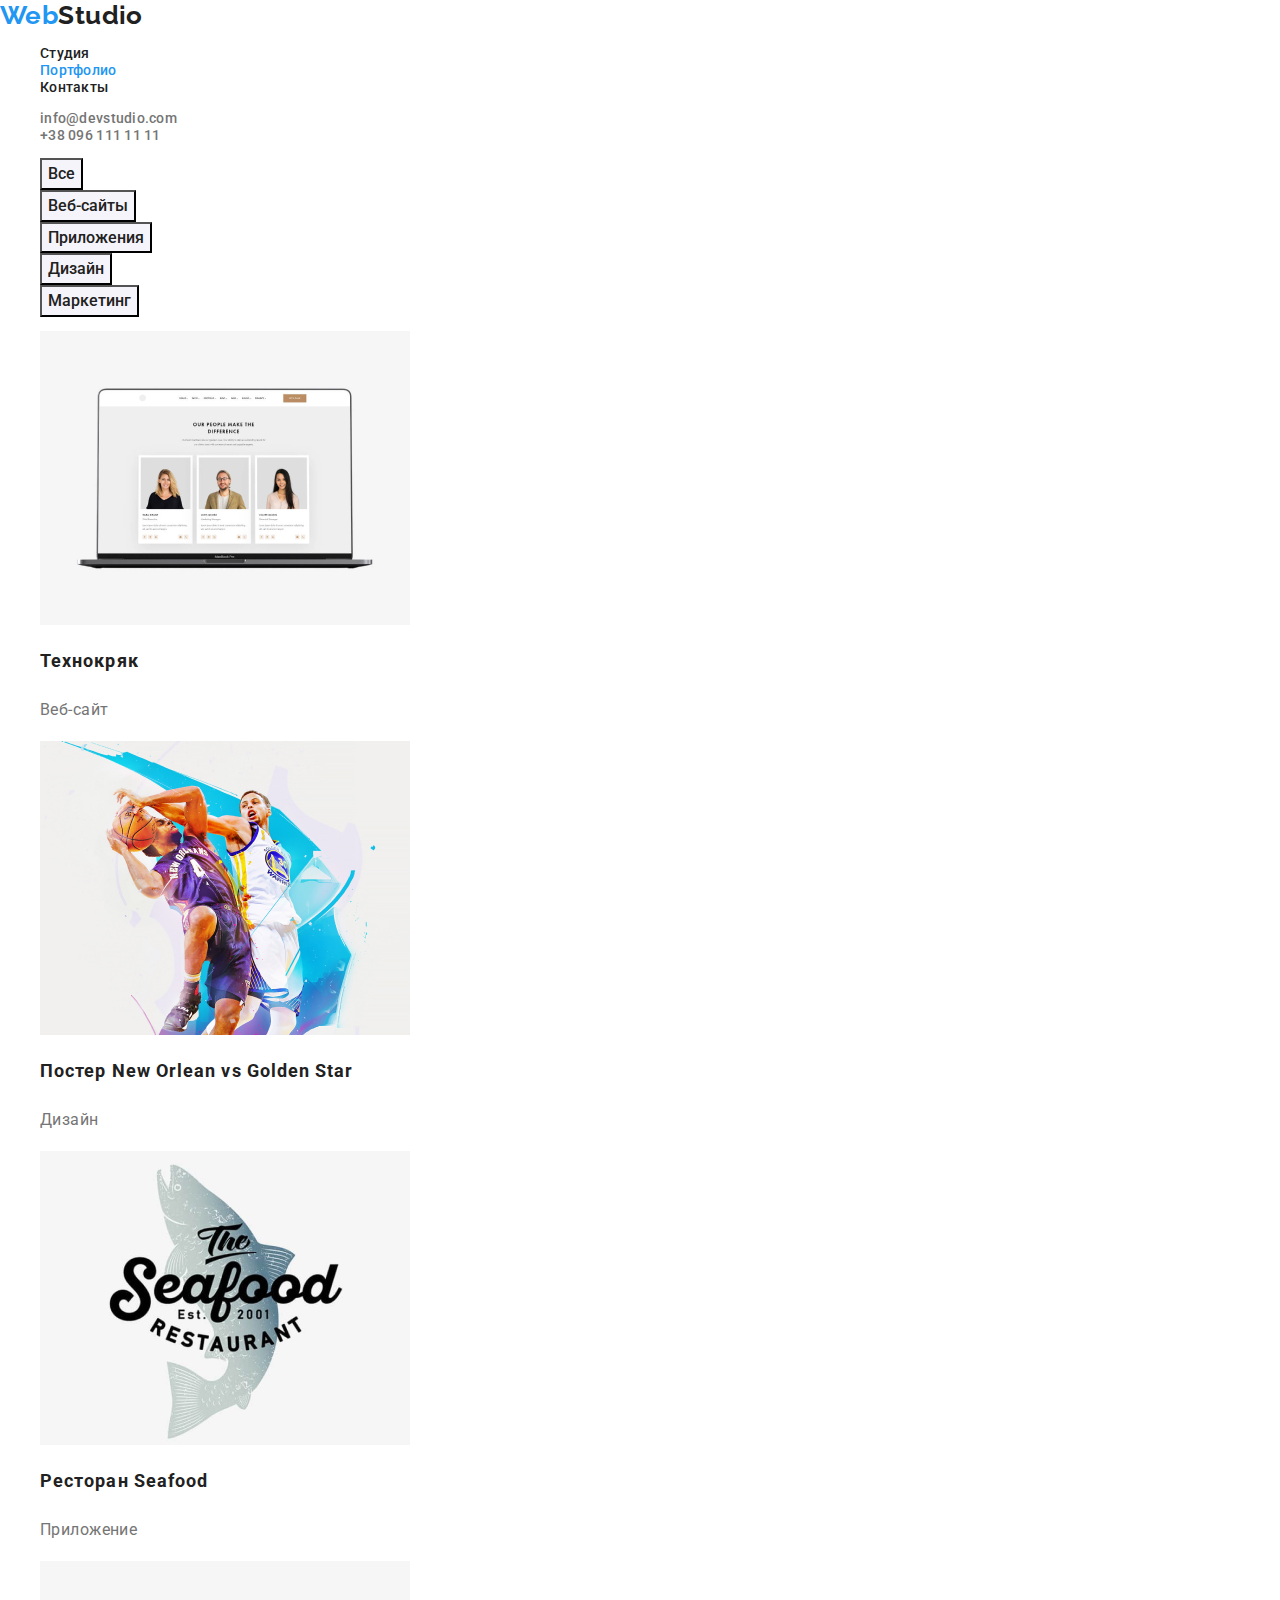
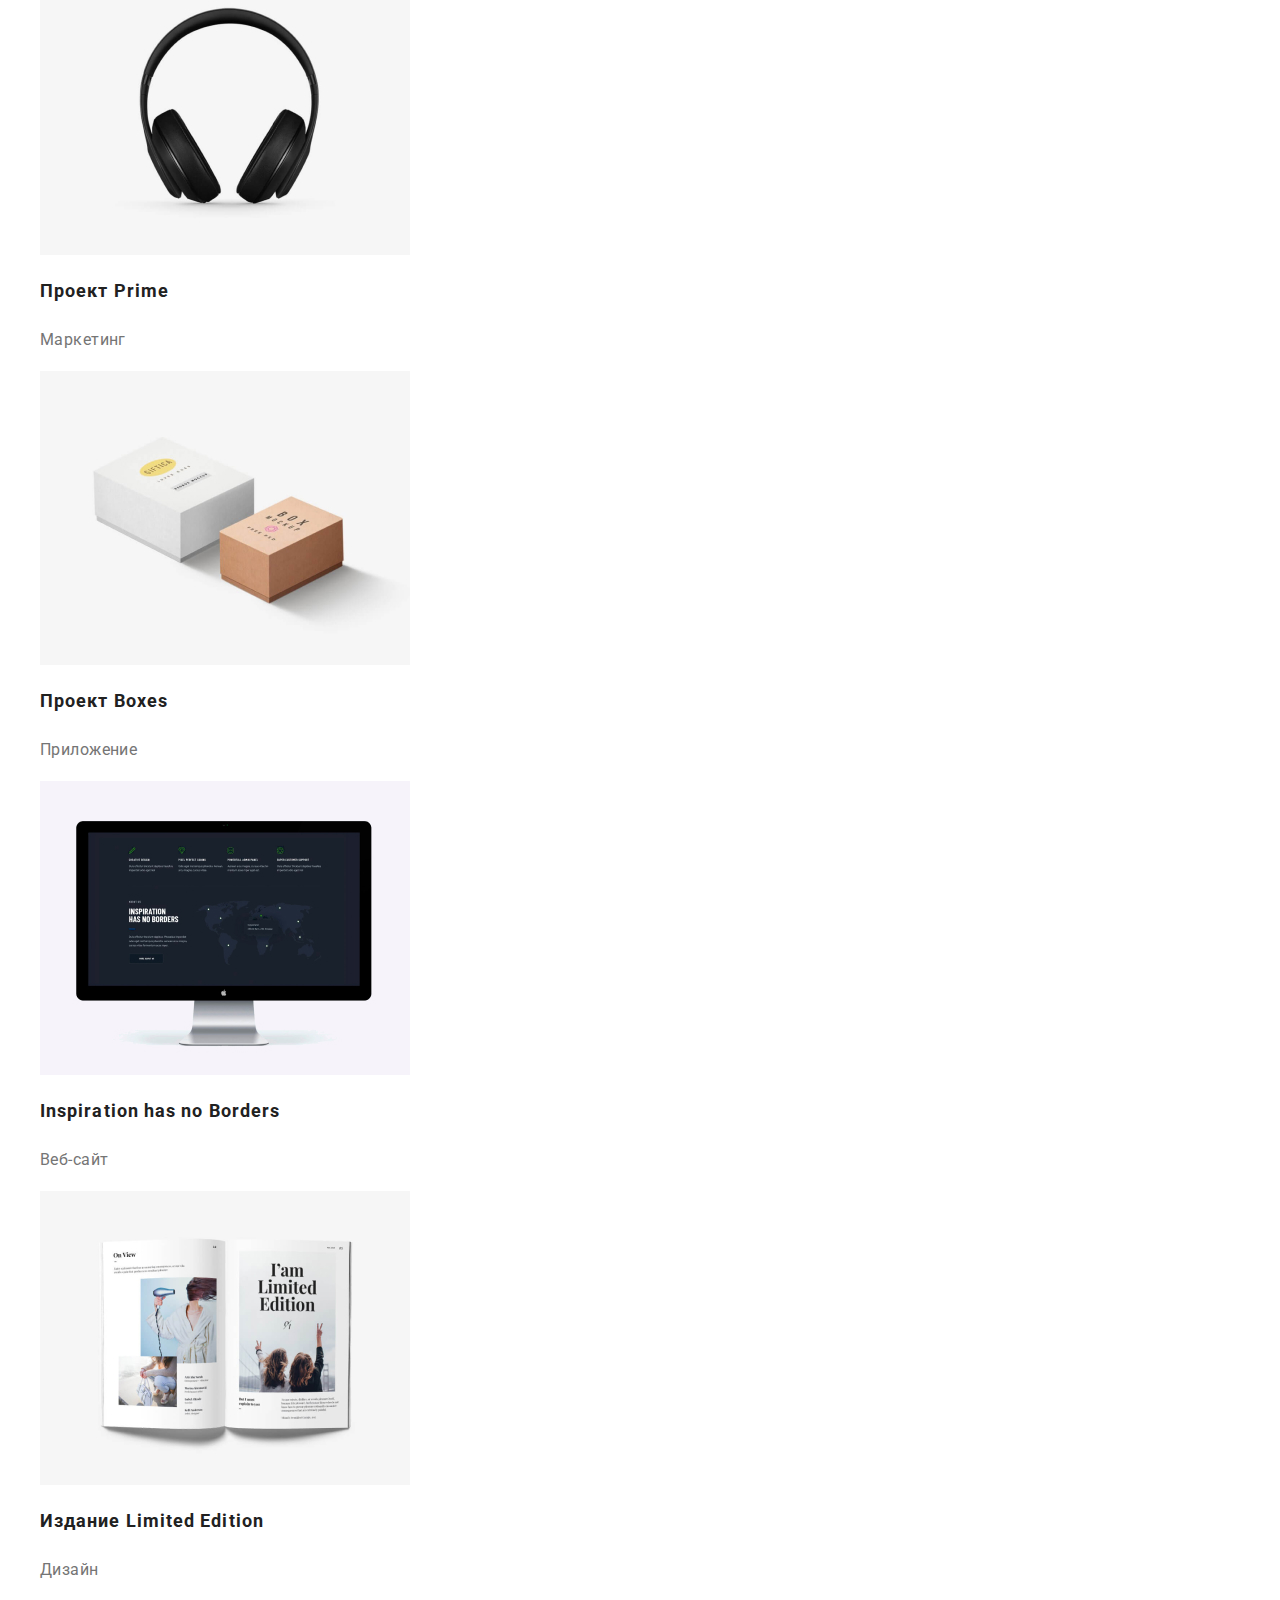
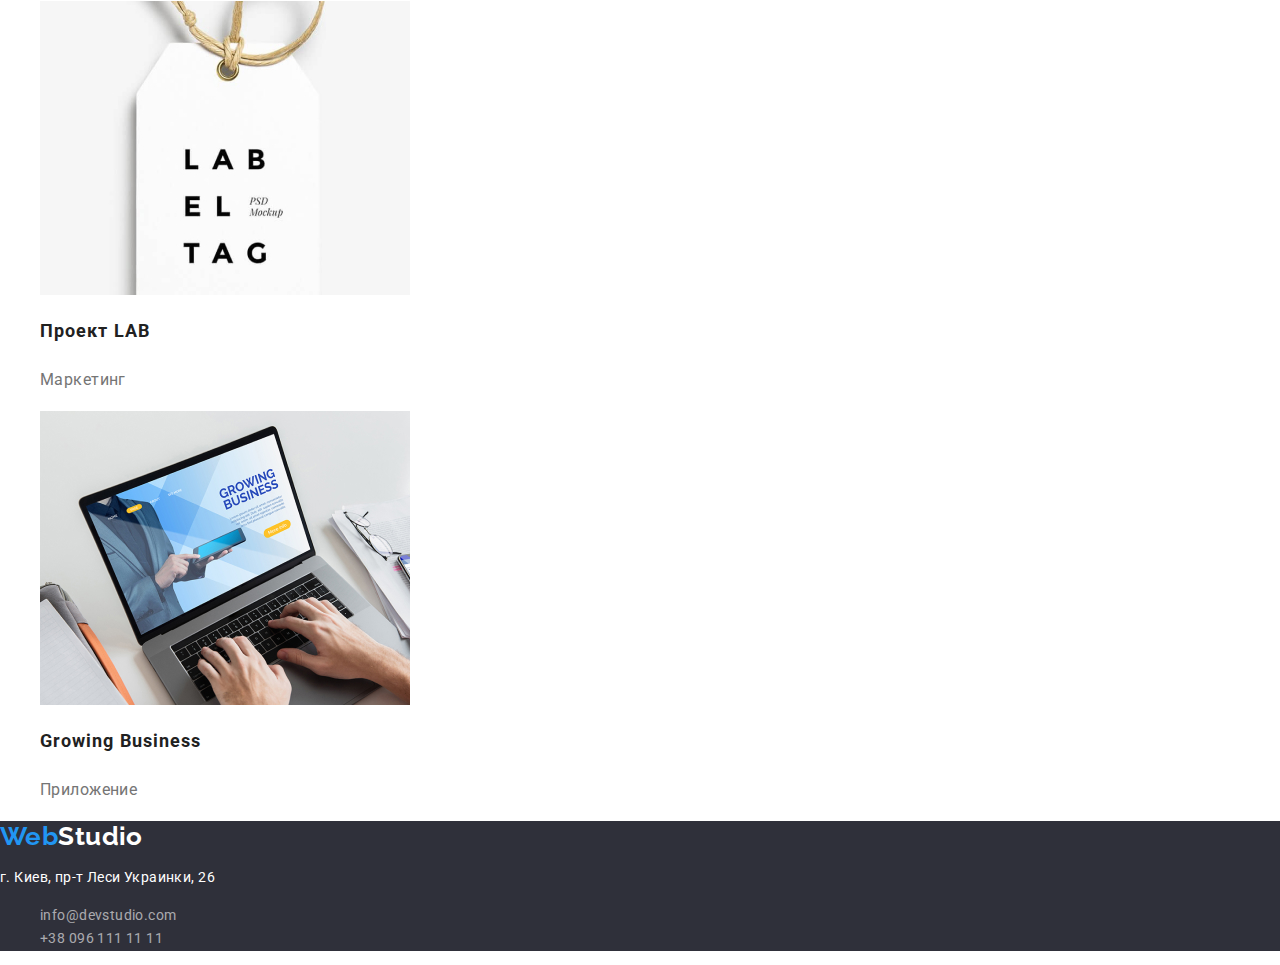
==== portfolio.html @ bfe4cf6c "Initial commit" ====
<!DOCTYPE html>
<html lang="ru">
<head>
    <meta charset="UTF-8">
    <meta http-equiv="X-UA-Compatible" content="IE=edge">
    <meta name="viewport" content="width=device-width, initial-scale=1.0">
    <title>WebStudio</title>
    <link rel="preconnect" href="https://fonts.gstatic.com">
    <link rel="stylesheet" href="https://fonts.googleapis.com/css2?family=Raleway:wght@700&family=Roboto:wght@400;500;700;900&display=swap">
    <link rel="stylesheet" href="https://cdnjs.cloudflare.com/ajax/libs/modern-normalize/0.2.0/modern-normalize.min.css">
    <link rel="stylesheet" href="./css/styles.css">
</head>

<body>
    <header class="header">
        <nav class="nav">
            <a href="./index.html" lang="en" class="logo"><span class="logo-accent">Web</span><span>Studio</span></a>
            <ul class="nav-list list">
                <li><a class="nav-link link" href="./index.html">Студия</a></li>
                <li><a class="nav-link link active" href="./portfolio.html">Портфолио</a></li>
                <li><a class="nav-link link" href="">Контакты</a></li>
            </ul>
        </nav>
        <ul class="header-contacts list">
            <li><a class="header-contacts-link link" href="mailto:info@devstudio.com">info@devstudio.com</a></li>
            <li><a class="header-contacts-link link" href="tel:+380961111111">+38 096 111 11 11</a></li>
        </ul>
    </header>

    <main>
        
                <!-- FILTERS -->

        <section class="projects">
            <h1 class="visually-hidden">Наши работы</h1>
            <ul class="filter-list list">
                <li class="filter-item">
                    <button type="button" class="filter-button">Все</button>
                </li>
                <li>
                    <button type="button" class="filter-button">Веб-сайты</button></li>
                <li>
                    <button type="button" class="filter-button">Приложения</button>
                </li>
                <li>
                    <button type="button" class="filter-button">Дизайн</button>
                </li>
                <li>
                    <button type="button" class="filter-button">Маркетинг</button>
                </li>
            </ul>

                <!-- PROJECTS -->

            <ul class="project-list list">
                <li class="project-item">
                    <img class="project-image" src="./img/portfolio/website-1.jpg" alt="Веб-сайт" width="370" height="294">
                    <h2 class="project-title">Технокряк</h2>
                    <p class="project-type">Веб-сайт</p>
                </li>
                <li class="project-item">
                    <img class="project-image" src="./img/portfolio/poster-2.jpg" alt="Постер" width="370" height="294">
                    <h2 class="project-title">Постер <span lang="en">New Orlean vs Golden Star</span></h2>
                    <p class="project-type">Дизайн</p>
                </li>
                <li class="project-item">
                    <img class="project-image" src="./img/portfolio/restaurant-3.jpg" alt="Логотип" width="370" height="294">
                    <h2 class="project-title">Ресторан <span lang="en">Seafood</span></h2>
                    <p class="project-type">Приложение</p>
                </li>
                <li class="project-item">
                    <img class="project-image" src="./img/portfolio/headphones-4.jpg" alt="Наушники" width="370" height="294">
                    <h2 class="project-title">Проект <span lang="en">Prime</span></h2>
                    <p class="project-type">Маркетинг</p>
                </li>
                <li class="project-item">
                    <img class="project-image" src="./img/portfolio/boxes-5.jpg" alt="Коробки" width="370" height="294">
                    <h2 class="project-title">Проект <span lang="en">Boxes</span></h2>
                    <p class="project-type">Приложение</p>
                </li>
                <li class="project-item">
                    <img class="project-image" src="./img/portfolio/website-inspiration-6.jpg" alt="Веб-сайт" width="370" height="294">
                    <h2 class="project-title" lang="en">Inspiration has no Borders</h2>
                    <p class="project-type">Веб-сайт</p>
                </li>
                <li class="project-item">
                    <img class="project-image" src="./img/portfolio/magazine-7.jpg" alt="Журнал" width="370" height="294">
                    <h2 class="project-title">Издание <span lang="en">Limited Edition</span></h2>
                    <p class="project-type">Дизайн</p>
                </li>
                <li class="project-item">
                    <img class="project-image" src="./img/portfolio/lable-8.jpg" alt="Логотип" width="370" height="294">
                    <h2 class="project-title">Проект <span lang="en">LAB</span></h2>
                    <p class="project-type">Маркетинг</p>
                </li>
                <li class="project-item">
                    <img class="project-image" src="./img/portfolio/buisness-app-9.jpg" alt="Веб приложение" width="370" height="294">
                    <h2 class="project-title" lang="en">Growing Business</h2>
                    <p class="project-type">Приложение</p>
                </li>
            </ul>
        </section>
    </main>

    <footer class="footer">
        <a href="./index.html" lang="en" class="logo"><span class="logo-accent">Web</span><span
                class="logo-white">Studio</span></a>
        <address class="footer-address address">
            <p class="geolocation">г. Киев, пр-т Леси Украинки, 26</p>
            <ul class="address-list list">
                <li><a class="address-link link" href="mailto:info@devstudio.com">info@devstudio.com</a></li>
                <li><a class="address-link link" href="tel:+380961111111">+38 096 111 11 11</a></li>
            </ul>
        </address>
    </footer>
</body>

</html>
---- css/styles.css ----
:root {
  --primary-font: 'Roboto', sans-serif;
  --secondart-font: 'Raleway', sans-serif;

  --primary-white-bg: #ffffff;
  --secondary-grey-bg: #f5f4fa;
  --accent-dark-blue-bg: #2f303a;
  --primary-grey-text: #757575;
  --secondary-black-text: #212121;
  --title-white: #ffffff;
  --accent: #2196f3;

  --modal-button-bg: #188ce8;
}

.link {
  text-decoration: none;
}

.list {
  list-style: none;
}

.address {
  font-style: normal;
}

.visually-hidden {
  position: absolute;
  width: 1px;
  height: 1px;
  margin: -1px;
  border: 0;
  padding: 0;

  white-space: nowrap;
  clip-path: inset(100%);
  clip: rect(0 0 0 0);
  overflow: hidden;
}

body {
  font-family: var(--primary-font);
  font-weight: 400;
  font-size: 14px;
  letter-spacing: 0.03em;
  color: var(--primary-grey-text);
}
/* #################### Components #################### */
.component-title {
  font-weight: 700;
  font-size: 36px;
  line-height: 1.17;
  text-align: center;
  color: var(--secondary-black-text);
}

.logo {
  font-family: var(--secondart-font);
  font-weight: 700;
  font-size: 26px;
  line-height: 1.19;
  text-decoration: none;
  color: var(--secondary-black-text);
}

.logo-accent {
  color: var(--accent);
}

.logo-white {
  color: var(--title-white);
}

.address-link:hover,
.address-link:focus,
.header-contacts-link:hover,
.header-contacts-link:focus,
.nav-link:hover,
.nav-link:focus {
  color: var(--accent);
}
/* #################### End Components #################### */

/* #################### HEADER #################### */
.header {
  background-color: var(--primary-white-bg);
}
/* #################### Navigation ################### */
.nav-link {
  font-weight: 500;
  line-height: 1.14;
  letter-spacing: 0.02em;
  color: var(--secondary-black-text);
}

.active {
  color: var(--accent);
}

/* #################### End Navigation #################### */

/* #################### Contacts #################### */
.header-contacts-link {
  font-weight: 500;
  line-height: 1.14;
  letter-spacing: 0.02em;
  color: var(--primary-grey-text);
}
/* #################### End Contacts #################### */
/* #################### END HEADER #################### */

/* #################### MAIN #################### */
/* #################### Hero #################### */
.hero {
  background-color: var(--accent-dark-blue-bg);
}

.title-hero {
  font-weight: 900;
  font-size: 44px;
  line-height: 1.36;
  text-align: center;
  letter-spacing: 0.06em;
  text-transform: uppercase;
  color: var(--title-white);
}

.modal-button {
  font-weight: 700;
  font-size: 16px;
  line-height: 1.87;
  letter-spacing: 0.06em;
  color: var(--title-white);
  background-color: var(--accent);
}

.modal-button:hover,
.modal-button:focus {
  background: var(--modal-button-bg);
  cursor: pointer;
}
/* #################### End Hero #################### */

/* #################### Features #################### */
.feature-title {
  font-weight: 700;
  line-height: 1.14;
  text-transform: uppercase;
  color: var(--secondary-black-text);
}

.feature-description {
  line-height: 1.71;
}
/* #################### End Features #################### */

/* #################### Specialty #################### */
/* #################### End Specialty #################### */

/* #################### Team #################### */
.team {
  background-color: var(--secondary-grey-bg);
}

.team-member {
  font-weight: 500;
  font-size: 16px;
  line-height: 1.19;
  color: var(--secondary-black-text);
}

.member-role {
  font-size: 16px;
  line-height: 1.19px;
}
/* #################### End Team #################### */
/* #################### END MAIN #################### */

/* #################### FOOTER #################### */
.footer {
  background-color: var(--accent-dark-blue-bg);
}

.geolocation {
  line-height: 1.71;
  color: var(--title-white);
}

.address-link {
  line-height: 1.71;
  color: rgba(255, 255, 255, 0.6);
}
/* #################### END FOOTER #################### */

/* #################### PORTFOLIO #################### */
/* #################### Filters #################### */
.filter-button {
  font-weight: 500;
  font-size: 16px;
  line-height: 1.62;
  color: var(--secondary-black-text);
  background-color: #f5f4fa;
}

.filter-button:hover,
.filter-button:focus {
  color: var(--title-white);
  background-color: var(--modal-button-bg);
  cursor: pointer;
}
/* #################### End Filters #################### */

/* #################### Projects #################### */
.project-title {
  font-weight: 700;
  font-size: 18px;
  line-height: 2;
  letter-spacing: 0.06em;
  color: var(--secondary-black-text);
}

.project-type {
  font-size: 16px;
  line-height: 1.87;
  color: var(--primary-grey-text);
}
/* #################### End Projects #################### */
/* #################### END PORTFOLIO #################### */
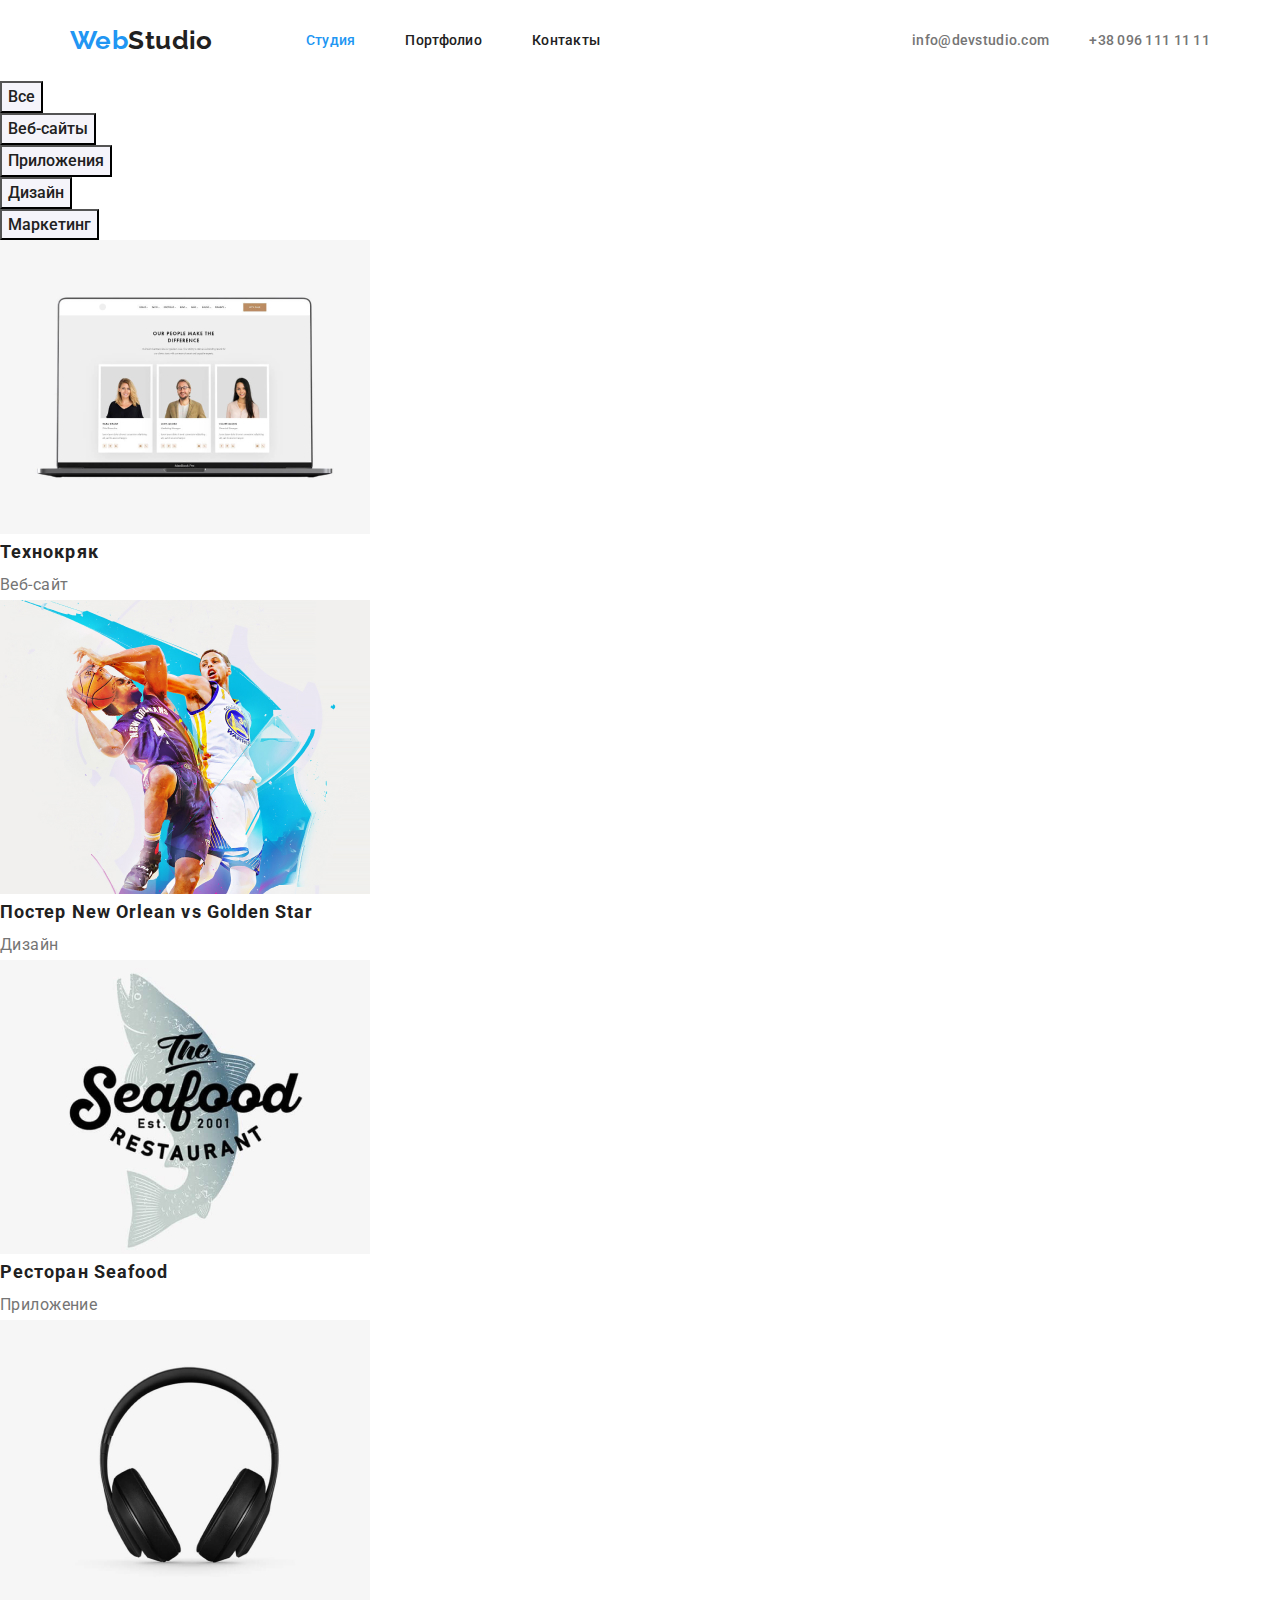
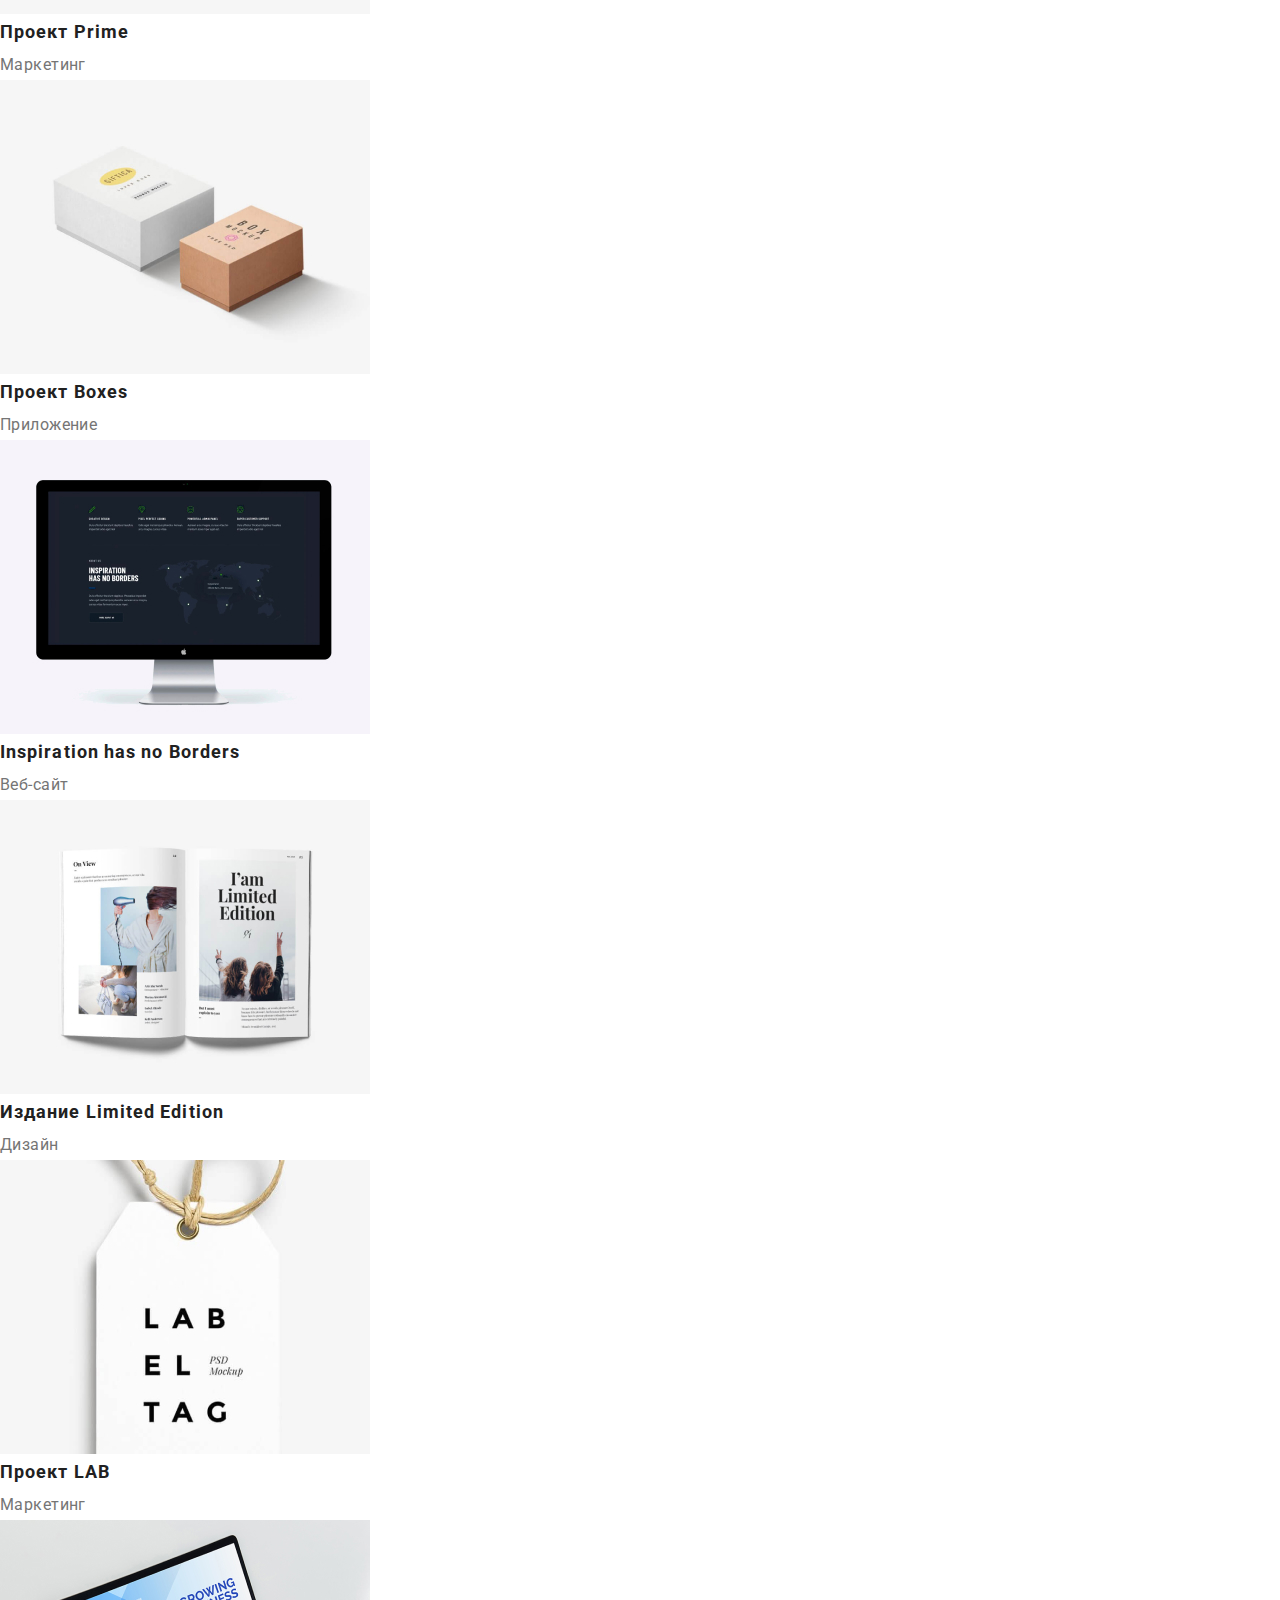
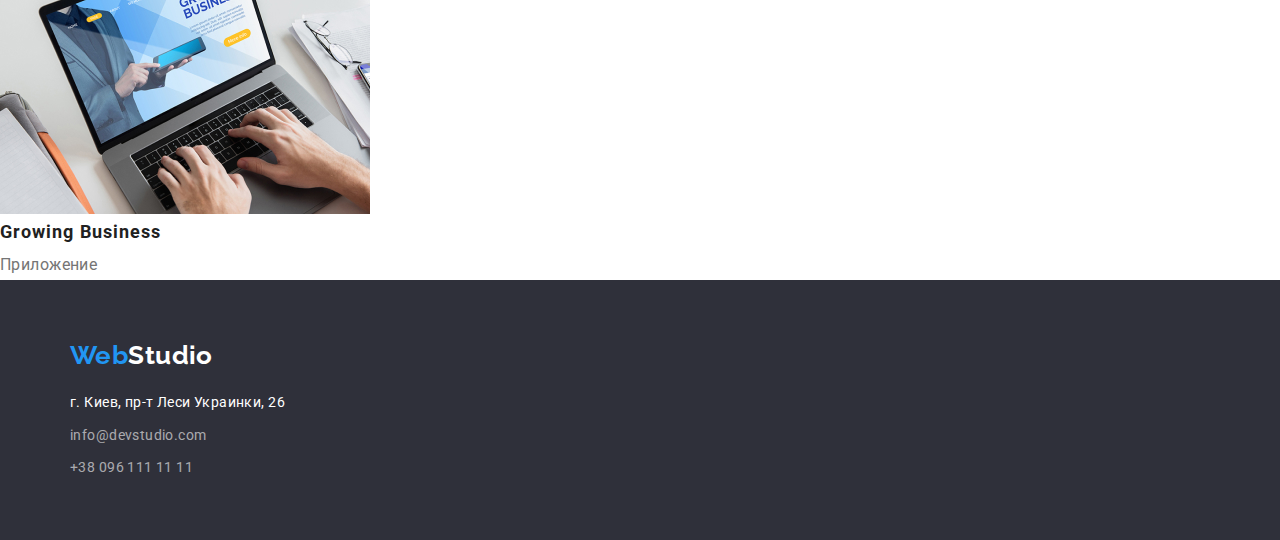
==== commit f5b9591c: "Initial design" ====
--- a/portfolio.html
+++ b/portfolio.html
@@ -1,118 +1,213 @@
 <!DOCTYPE html>
 <html lang="ru">
-<head>
-    <meta charset="UTF-8">
-    <meta http-equiv="X-UA-Compatible" content="IE=edge">
-    <meta name="viewport" content="width=device-width, initial-scale=1.0">
+  <head>
+    <meta charset="UTF-8" />
+    <meta http-equiv="X-UA-Compatible" content="IE=edge" />
+    <meta name="viewport" content="width=device-width, initial-scale=1.0" />
     <title>WebStudio</title>
-    <link rel="preconnect" href="https://fonts.gstatic.com">
-    <link rel="stylesheet" href="https://fonts.googleapis.com/css2?family=Raleway:wght@700&family=Roboto:wght@400;500;700;900&display=swap">
-    <link rel="stylesheet" href="https://cdnjs.cloudflare.com/ajax/libs/modern-normalize/0.2.0/modern-normalize.min.css">
-    <link rel="stylesheet" href="./css/styles.css">
-</head>
-
-<body>
+    <link rel="preconnect" href="https://fonts.gstatic.com" />
+    <link
+      rel="stylesheet"
+      href="https://fonts.googleapis.com/css2?family=Raleway:wght@700&family=Roboto:wght@400;500;700;900&display=swap"
+    />
+    <link
+      rel="stylesheet"
+      href="https://cdnjs.cloudflare.com/ajax/libs/modern-normalize/0.2.0/modern-normalize.min.css"
+    />
+    <link rel="stylesheet" href="./css/styles.css" />
+  </head>
+
+  <body>
     <header class="header">
+      <div class="container">
         <nav class="nav">
-            <a href="./index.html" lang="en" class="logo"><span class="logo-accent">Web</span><span>Studio</span></a>
-            <ul class="nav-list list">
-                <li><a class="nav-link link" href="./index.html">Студия</a></li>
-                <li><a class="nav-link link active" href="./portfolio.html">Портфолио</a></li>
-                <li><a class="nav-link link" href="">Контакты</a></li>
-            </ul>
+          <a href="./index.html" lang="en" class="logo"
+            ><span class="logo-accent">Web</span><span>Studio</span></a
+          >
+          <ul class="nav-list list">
+            <li class="item">
+              <a class="nav-link link active" href="./index.html">Студия</a>
+            </li>
+            <li class="item">
+              <a class="nav-link link" href="./portfolio.html">Портфолио</a>
+            </li>
+            <li class="item"><a class="nav-link link" href="">Контакты</a></li>
+          </ul>
         </nav>
         <ul class="header-contacts list">
-            <li><a class="header-contacts-link link" href="mailto:info@devstudio.com">info@devstudio.com</a></li>
-            <li><a class="header-contacts-link link" href="tel:+380961111111">+38 096 111 11 11</a></li>
+          <li class="item">
+            <a
+              class="header-contacts-link link"
+              href="mailto:info@devstudio.com"
+              >info@devstudio.com</a
+            >
+          </li>
+          <li class="item">
+            <a class="header-contacts-link link" href="tel:+380961111111"
+              >+38 096 111 11 11</a
+            >
+          </li>
         </ul>
+      </div>
     </header>
 
     <main>
-        
-                <!-- FILTERS -->
-
-        <section class="projects">
-            <h1 class="visually-hidden">Наши работы</h1>
-            <ul class="filter-list list">
-                <li class="filter-item">
-                    <button type="button" class="filter-button">Все</button>
-                </li>
-                <li>
-                    <button type="button" class="filter-button">Веб-сайты</button></li>
-                <li>
-                    <button type="button" class="filter-button">Приложения</button>
-                </li>
-                <li>
-                    <button type="button" class="filter-button">Дизайн</button>
-                </li>
-                <li>
-                    <button type="button" class="filter-button">Маркетинг</button>
-                </li>
-            </ul>
-
-                <!-- PROJECTS -->
-
-            <ul class="project-list list">
-                <li class="project-item">
-                    <img class="project-image" src="./img/portfolio/website-1.jpg" alt="Веб-сайт" width="370" height="294">
-                    <h2 class="project-title">Технокряк</h2>
-                    <p class="project-type">Веб-сайт</p>
-                </li>
-                <li class="project-item">
-                    <img class="project-image" src="./img/portfolio/poster-2.jpg" alt="Постер" width="370" height="294">
-                    <h2 class="project-title">Постер <span lang="en">New Orlean vs Golden Star</span></h2>
-                    <p class="project-type">Дизайн</p>
-                </li>
-                <li class="project-item">
-                    <img class="project-image" src="./img/portfolio/restaurant-3.jpg" alt="Логотип" width="370" height="294">
-                    <h2 class="project-title">Ресторан <span lang="en">Seafood</span></h2>
-                    <p class="project-type">Приложение</p>
-                </li>
-                <li class="project-item">
-                    <img class="project-image" src="./img/portfolio/headphones-4.jpg" alt="Наушники" width="370" height="294">
-                    <h2 class="project-title">Проект <span lang="en">Prime</span></h2>
-                    <p class="project-type">Маркетинг</p>
-                </li>
-                <li class="project-item">
-                    <img class="project-image" src="./img/portfolio/boxes-5.jpg" alt="Коробки" width="370" height="294">
-                    <h2 class="project-title">Проект <span lang="en">Boxes</span></h2>
-                    <p class="project-type">Приложение</p>
-                </li>
-                <li class="project-item">
-                    <img class="project-image" src="./img/portfolio/website-inspiration-6.jpg" alt="Веб-сайт" width="370" height="294">
-                    <h2 class="project-title" lang="en">Inspiration has no Borders</h2>
-                    <p class="project-type">Веб-сайт</p>
-                </li>
-                <li class="project-item">
-                    <img class="project-image" src="./img/portfolio/magazine-7.jpg" alt="Журнал" width="370" height="294">
-                    <h2 class="project-title">Издание <span lang="en">Limited Edition</span></h2>
-                    <p class="project-type">Дизайн</p>
-                </li>
-                <li class="project-item">
-                    <img class="project-image" src="./img/portfolio/lable-8.jpg" alt="Логотип" width="370" height="294">
-                    <h2 class="project-title">Проект <span lang="en">LAB</span></h2>
-                    <p class="project-type">Маркетинг</p>
-                </li>
-                <li class="project-item">
-                    <img class="project-image" src="./img/portfolio/buisness-app-9.jpg" alt="Веб приложение" width="370" height="294">
-                    <h2 class="project-title" lang="en">Growing Business</h2>
-                    <p class="project-type">Приложение</p>
-                </li>
-            </ul>
-        </section>
+      <!-- FILTERS -->
+
+      <section class="projects">
+        <h1 class="visually-hidden">Наши работы</h1>
+        <ul class="filter-list list">
+          <li class="filter-item">
+            <button type="button" class="filter-button">Все</button>
+          </li>
+          <li>
+            <button type="button" class="filter-button">Веб-сайты</button>
+          </li>
+          <li>
+            <button type="button" class="filter-button">Приложения</button>
+          </li>
+          <li>
+            <button type="button" class="filter-button">Дизайн</button>
+          </li>
+          <li>
+            <button type="button" class="filter-button">Маркетинг</button>
+          </li>
+        </ul>
+
+        <!-- PROJECTS -->
+
+        <ul class="project-list list">
+          <li class="project-item">
+            <img
+              class="project-image"
+              src="./img/portfolio/website-1.jpg"
+              alt="Веб-сайт"
+              width="370"
+              height="294"
+            />
+            <h2 class="project-title">Технокряк</h2>
+            <p class="project-type">Веб-сайт</p>
+          </li>
+          <li class="project-item">
+            <img
+              class="project-image"
+              src="./img/portfolio/poster-2.jpg"
+              alt="Постер"
+              width="370"
+              height="294"
+            />
+            <h2 class="project-title">
+              Постер <span lang="en">New Orlean vs Golden Star</span>
+            </h2>
+            <p class="project-type">Дизайн</p>
+          </li>
+          <li class="project-item">
+            <img
+              class="project-image"
+              src="./img/portfolio/restaurant-3.jpg"
+              alt="Логотип"
+              width="370"
+              height="294"
+            />
+            <h2 class="project-title">
+              Ресторан <span lang="en">Seafood</span>
+            </h2>
+            <p class="project-type">Приложение</p>
+          </li>
+          <li class="project-item">
+            <img
+              class="project-image"
+              src="./img/portfolio/headphones-4.jpg"
+              alt="Наушники"
+              width="370"
+              height="294"
+            />
+            <h2 class="project-title">Проект <span lang="en">Prime</span></h2>
+            <p class="project-type">Маркетинг</p>
+          </li>
+          <li class="project-item">
+            <img
+              class="project-image"
+              src="./img/portfolio/boxes-5.jpg"
+              alt="Коробки"
+              width="370"
+              height="294"
+            />
+            <h2 class="project-title">Проект <span lang="en">Boxes</span></h2>
+            <p class="project-type">Приложение</p>
+          </li>
+          <li class="project-item">
+            <img
+              class="project-image"
+              src="./img/portfolio/website-inspiration-6.jpg"
+              alt="Веб-сайт"
+              width="370"
+              height="294"
+            />
+            <h2 class="project-title" lang="en">Inspiration has no Borders</h2>
+            <p class="project-type">Веб-сайт</p>
+          </li>
+          <li class="project-item">
+            <img
+              class="project-image"
+              src="./img/portfolio/magazine-7.jpg"
+              alt="Журнал"
+              width="370"
+              height="294"
+            />
+            <h2 class="project-title">
+              Издание <span lang="en">Limited Edition</span>
+            </h2>
+            <p class="project-type">Дизайн</p>
+          </li>
+          <li class="project-item">
+            <img
+              class="project-image"
+              src="./img/portfolio/lable-8.jpg"
+              alt="Логотип"
+              width="370"
+              height="294"
+            />
+            <h2 class="project-title">Проект <span lang="en">LAB</span></h2>
+            <p class="project-type">Маркетинг</p>
+          </li>
+          <li class="project-item">
+            <img
+              class="project-image"
+              src="./img/portfolio/buisness-app-9.jpg"
+              alt="Веб приложение"
+              width="370"
+              height="294"
+            />
+            <h2 class="project-title" lang="en">Growing Business</h2>
+            <p class="project-type">Приложение</p>
+          </li>
+        </ul>
+      </section>
     </main>
 
     <footer class="footer">
-        <a href="./index.html" lang="en" class="logo"><span class="logo-accent">Web</span><span
-                class="logo-white">Studio</span></a>
+      <div class="container">
+        <a href="./index.html" lang="en" class="logo"
+          ><span class="logo-accent">Web</span
+          ><span class="logo-white">Studio</span></a
+        >
         <address class="footer-address address">
-            <p class="geolocation">г. Киев, пр-т Леси Украинки, 26</p>
-            <ul class="address-list list">
-                <li><a class="address-link link" href="mailto:info@devstudio.com">info@devstudio.com</a></li>
-                <li><a class="address-link link" href="tel:+380961111111">+38 096 111 11 11</a></li>
-            </ul>
+          <p class="geolocation">г. Киев, пр-т Леси Украинки, 26</p>
+          <ul class="address-list list">
+            <li class="item">
+              <a class="address-link link" href="mailto:info@devstudio.com"
+                >info@devstudio.com</a
+              >
+            </li>
+            <li class="item">
+              <a class="address-link link" href="tel:+380961111111"
+                >+38 096 111 11 11</a
+              >
+            </li>
+          </ul>
         </address>
+      </div>
     </footer>
-</body>
-
-</html>+  </body>
+</html>
--- a/css/styles.css
+++ b/css/styles.css
@@ -13,6 +13,26 @@
   --modal-button-bg: #188ce8;
 }
 
+h1,
+h2,
+h3,
+h4,
+h5,
+h6,
+p {
+  margin: 0;
+}
+
+ol,
+ul {
+  margin: 0;
+  padding: 0;
+}
+
+img {
+  display: block;
+}
+
 .link {
   text-decoration: none;
 }
@@ -26,16 +46,13 @@
 }
 
 .visually-hidden {
-  position: absolute;
-  width: 1px;
-  height: 1px;
-  margin: -1px;
-  border: 0;
-  padding: 0;
-
-  white-space: nowrap;
-  clip-path: inset(100%);
-  clip: rect(0 0 0 0);
+  position: absolute !important;
+  clip: rect(1px 1px 1px 1px); /* IE6 IE7 */
+  clip: rect(1px 1px 1px 1px);
+  padding: 0 !important;
+  border: 0 !important;
+  height: 1px !important;
+  width: 1px !important;
   overflow: hidden;
 }
 
@@ -46,7 +63,14 @@
   letter-spacing: 0.03em;
   color: var(--primary-grey-text);
 }
+
 /* #################### Components #################### */
+.container {
+  width: 1170px;
+  padding: 0 15px;
+  margin: 0 auto;
+}
+
 .component-title {
   font-weight: 700;
   font-size: 36px;
@@ -85,8 +109,30 @@
 /* #################### HEADER #################### */
 .header {
   background-color: var(--primary-white-bg);
+  padding: 25px 0;
+}
+
+.header .container {
+  display: flex;
 }
 /* #################### Navigation ################### */
+.header .logo {
+  margin-right: 93px;
+}
+
+.nav {
+  display: flex;
+}
+
+.nav-list {
+  display: flex;
+  align-items: center;
+}
+
+.nav-list .item:not(:last-child) {
+  margin-right: 50px;
+}
+
 .nav-link {
   font-weight: 500;
   line-height: 1.14;
@@ -101,6 +147,16 @@
 /* #################### End Navigation #################### */
 
 /* #################### Contacts #################### */
+.header-contacts {
+  display: flex;
+  margin-left: auto;
+  align-items: center;
+}
+
+.header-contacts .item:not(:last-child) {
+  margin-right: 40px;
+}
+
 .header-contacts-link {
   font-weight: 500;
   line-height: 1.14;
@@ -113,10 +169,15 @@
 /* #################### MAIN #################### */
 /* #################### Hero #################### */
 .hero {
+  padding: 200px 0;
+
   background-color: var(--accent-dark-blue-bg);
+  text-align: center;
 }
 
 .title-hero {
+  margin-bottom: 20px;
+
   font-weight: 900;
   font-size: 44px;
   line-height: 1.36;
@@ -127,6 +188,11 @@
 }
 
 .modal-button {
+  min-width: 200px;
+  padding: 10px 32px;
+
+  border: solid 1px transparent;
+  border-radius: 4px;
   font-weight: 700;
   font-size: 16px;
   line-height: 1.87;
@@ -143,7 +209,21 @@
 /* #################### End Hero #################### */
 
 /* #################### Features #################### */
+.features {
+  padding: 94px 0;
+}
+
+.feature-list {
+  display: flex;
+}
+
+.feature-list .item:not(:last-child) {
+  padding-right: 30px;
+}
+
 .feature-title {
+  margin-bottom: 10px;
+
   font-weight: 700;
   line-height: 1.14;
   text-transform: uppercase;
@@ -156,14 +236,53 @@
 /* #################### End Features #################### */
 
 /* #################### Specialty #################### */
+.specialty {
+  padding-bottom: 94px;
+}
+
+.specialty .component-title {
+  padding-bottom: 50px;
+}
+
+.specialty-list {
+  display: flex;
+}
+
+.specialty-list .item:not(:last-child) {
+  margin-right: 30px;
+}
 /* #################### End Specialty #################### */
 
 /* #################### Team #################### */
 .team {
+  padding: 94px 0;
+
   background-color: var(--secondary-grey-bg);
 }
 
+.team .component-title {
+  padding-bottom: 50px;
+}
+
+.team-list {
+  display: flex;
+}
+
+.team-list .item:not(:last-child) {
+  margin-right: 30px;
+}
+
+.team-list .description {
+  padding: 30px 0;
+
+  text-align: center;
+  background-color: var(--primary-white-bg);
+}
+
 .team-member {
+  padding-bottom: 10px;
+  border-radius: 0px 0px 4px 4px;
+
   font-weight: 500;
   font-size: 16px;
   line-height: 1.19;
@@ -179,12 +298,21 @@
 
 /* #################### FOOTER #################### */
 .footer {
+  padding: 60px 0;
+
   background-color: var(--accent-dark-blue-bg);
 }
 
 .geolocation {
+  margin-top: 20px;
+  margin-bottom: 9px;
+
   line-height: 1.71;
   color: var(--title-white);
+}
+
+.address-list .item:not(:last-child) {
+  margin-bottom: 9px;
 }
 
 .address-link {
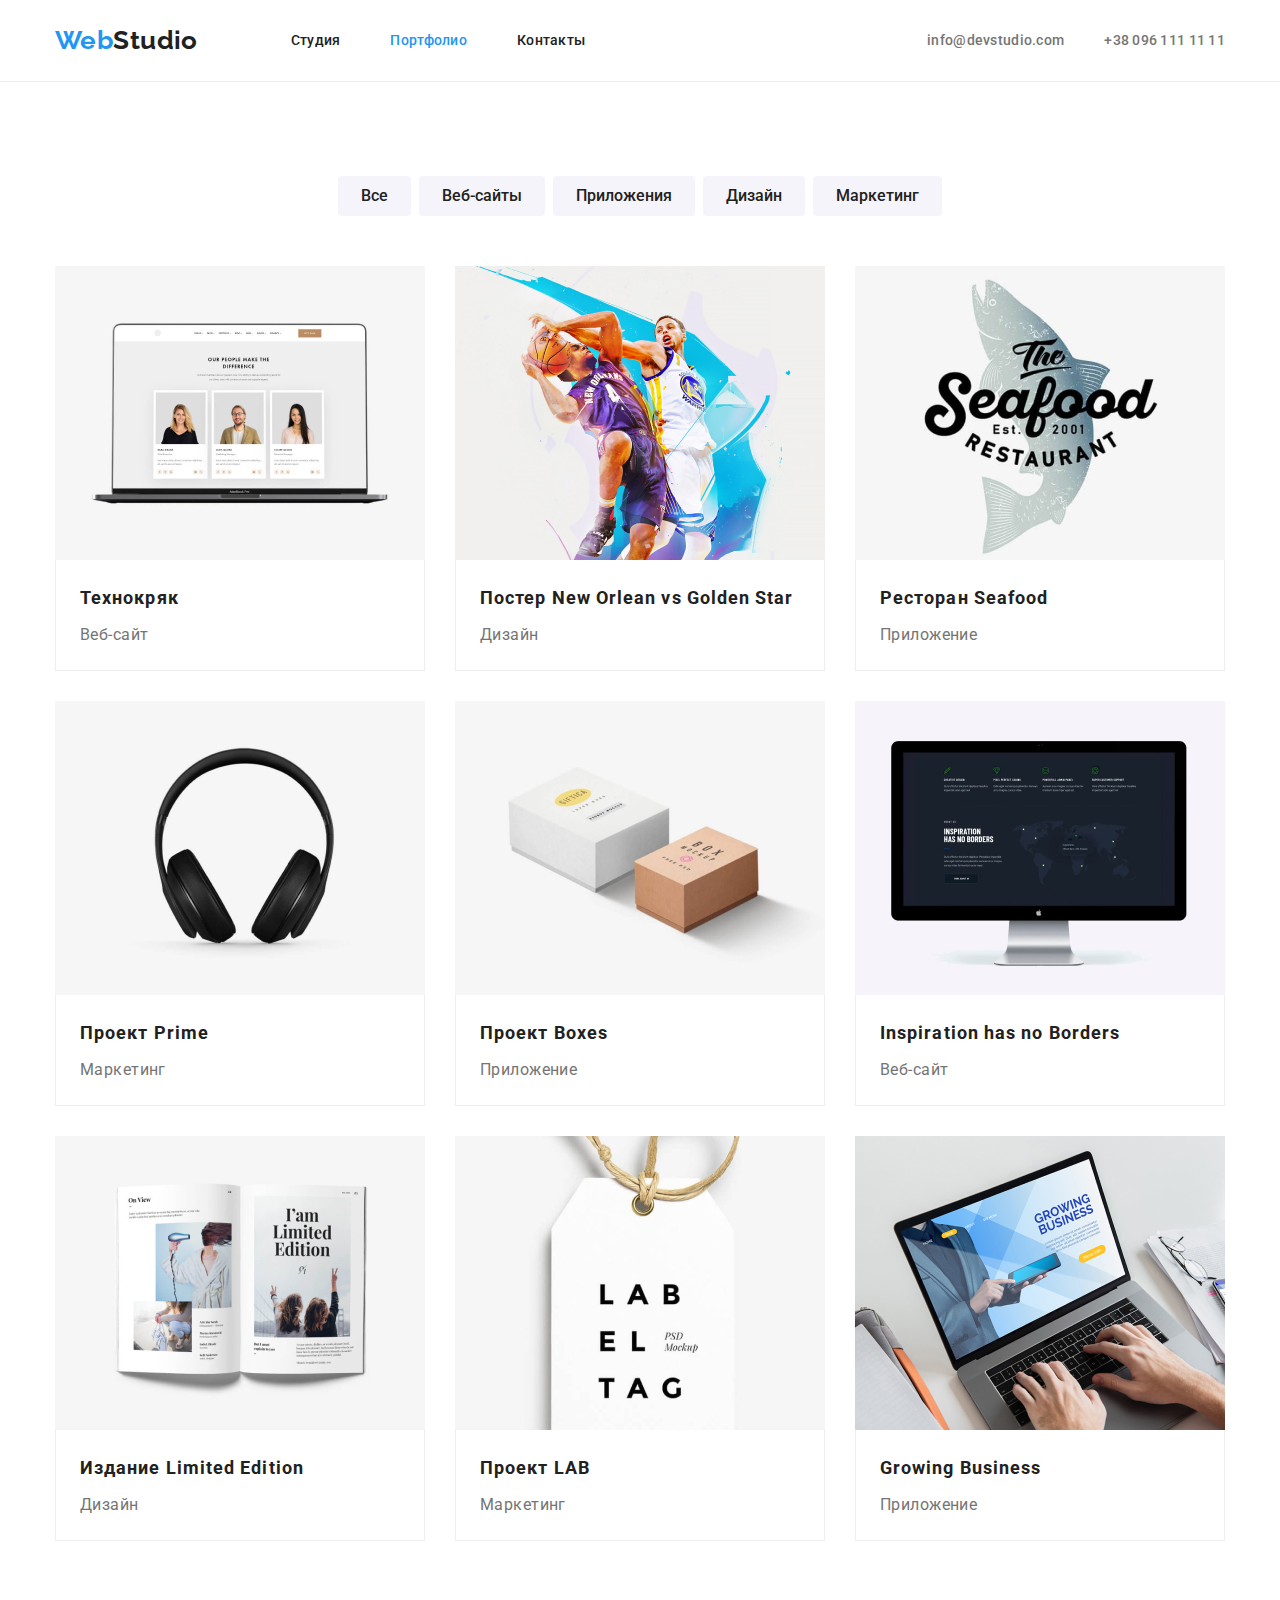
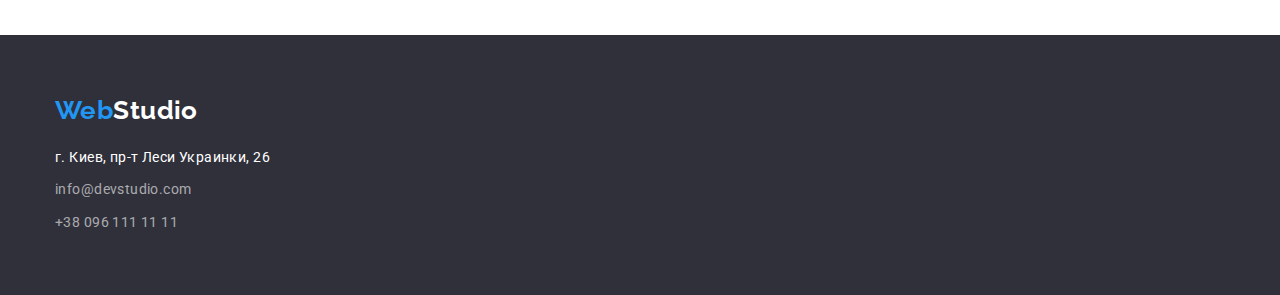
==== commit 0ef66c65: "Finishes portfolio page" ====
--- a/portfolio.html
+++ b/portfolio.html
@@ -26,10 +26,12 @@
           >
           <ul class="nav-list list">
             <li class="item">
-              <a class="nav-link link active" href="./index.html">Студия</a>
-            </li>
-            <li class="item">
-              <a class="nav-link link" href="./portfolio.html">Портфолио</a>
+              <a class="nav-link link" href="./index.html">Студия</a>
+            </li>
+            <li class="item">
+              <a class="nav-link link active" href="./portfolio.html"
+                >Портфолио</a
+              >
             </li>
             <li class="item"><a class="nav-link link" href="">Контакты</a></li>
           </ul>
@@ -54,136 +56,153 @@
     <main>
       <!-- FILTERS -->
 
-      <section class="projects">
-        <h1 class="visually-hidden">Наши работы</h1>
-        <ul class="filter-list list">
-          <li class="filter-item">
-            <button type="button" class="filter-button">Все</button>
-          </li>
-          <li>
-            <button type="button" class="filter-button">Веб-сайты</button>
-          </li>
-          <li>
-            <button type="button" class="filter-button">Приложения</button>
-          </li>
-          <li>
-            <button type="button" class="filter-button">Дизайн</button>
-          </li>
-          <li>
-            <button type="button" class="filter-button">Маркетинг</button>
-          </li>
-        </ul>
-
-        <!-- PROJECTS -->
-
-        <ul class="project-list list">
-          <li class="project-item">
-            <img
-              class="project-image"
-              src="./img/portfolio/website-1.jpg"
-              alt="Веб-сайт"
-              width="370"
-              height="294"
-            />
-            <h2 class="project-title">Технокряк</h2>
-            <p class="project-type">Веб-сайт</p>
-          </li>
-          <li class="project-item">
-            <img
-              class="project-image"
-              src="./img/portfolio/poster-2.jpg"
-              alt="Постер"
-              width="370"
-              height="294"
-            />
-            <h2 class="project-title">
-              Постер <span lang="en">New Orlean vs Golden Star</span>
-            </h2>
-            <p class="project-type">Дизайн</p>
-          </li>
-          <li class="project-item">
-            <img
-              class="project-image"
-              src="./img/portfolio/restaurant-3.jpg"
-              alt="Логотип"
-              width="370"
-              height="294"
-            />
-            <h2 class="project-title">
-              Ресторан <span lang="en">Seafood</span>
-            </h2>
-            <p class="project-type">Приложение</p>
-          </li>
-          <li class="project-item">
-            <img
-              class="project-image"
-              src="./img/portfolio/headphones-4.jpg"
-              alt="Наушники"
-              width="370"
-              height="294"
-            />
-            <h2 class="project-title">Проект <span lang="en">Prime</span></h2>
-            <p class="project-type">Маркетинг</p>
-          </li>
-          <li class="project-item">
-            <img
-              class="project-image"
-              src="./img/portfolio/boxes-5.jpg"
-              alt="Коробки"
-              width="370"
-              height="294"
-            />
-            <h2 class="project-title">Проект <span lang="en">Boxes</span></h2>
-            <p class="project-type">Приложение</p>
-          </li>
-          <li class="project-item">
-            <img
-              class="project-image"
-              src="./img/portfolio/website-inspiration-6.jpg"
-              alt="Веб-сайт"
-              width="370"
-              height="294"
-            />
-            <h2 class="project-title" lang="en">Inspiration has no Borders</h2>
-            <p class="project-type">Веб-сайт</p>
-          </li>
-          <li class="project-item">
-            <img
-              class="project-image"
-              src="./img/portfolio/magazine-7.jpg"
-              alt="Журнал"
-              width="370"
-              height="294"
-            />
-            <h2 class="project-title">
-              Издание <span lang="en">Limited Edition</span>
-            </h2>
-            <p class="project-type">Дизайн</p>
-          </li>
-          <li class="project-item">
-            <img
-              class="project-image"
-              src="./img/portfolio/lable-8.jpg"
-              alt="Логотип"
-              width="370"
-              height="294"
-            />
-            <h2 class="project-title">Проект <span lang="en">LAB</span></h2>
-            <p class="project-type">Маркетинг</p>
-          </li>
-          <li class="project-item">
-            <img
-              class="project-image"
-              src="./img/portfolio/buisness-app-9.jpg"
-              alt="Веб приложение"
-              width="370"
-              height="294"
-            />
-            <h2 class="project-title" lang="en">Growing Business</h2>
-            <p class="project-type">Приложение</p>
-          </li>
-        </ul>
-      </section>
+      <div class="container">
+        <section class="projects">
+          <h1 class="visually-hidden">Наши работы</h1>
+          <ul class="filter-list list">
+            <li class="filter-item">
+              <button type="button" class="filter-button">Все</button>
+            </li>
+            <li class="filter-item">
+              <button type="button" class="filter-button">Веб-сайты</button>
+            </li>
+            <li class="filter-item">
+              <button type="button" class="filter-button">Приложения</button>
+            </li>
+            <li class="filter-item">
+              <button type="button" class="filter-button">Дизайн</button>
+            </li>
+            <li class="filter-item">
+              <button type="button" class="filter-button">Маркетинг</button>
+            </li>
+          </ul>
+
+          <!-- PROJECTS -->
+
+          <ul class="project-list list">
+            <li class="project-item">
+              <img
+                class="project-image"
+                src="./img/portfolio/website-1.jpg"
+                alt="Веб-сайт"
+                width="370"
+              />
+              <div class="description-box">
+                <h2 class="project-title">Технокряк</h2>
+                <p class="project-type">Веб-сайт</p>
+              </div>
+            </li>
+            <li class="project-item">
+              <img
+                class="project-image"
+                src="./img/portfolio/poster-2.jpg"
+                alt="Постер"
+                width="370"
+              />
+              <div class="description-box">
+                <h2 class="project-title">
+                  Постер <span lang="en">New Orlean vs Golden Star</span>
+                </h2>
+                <p class="project-type">Дизайн</p>
+              </div>
+            </li>
+            <li class="project-item">
+              <img
+                class="project-image"
+                src="./img/portfolio/restaurant-3.jpg"
+                alt="Логотип"
+                width="370"
+              />
+              <div class="description-box">
+                <h2 class="project-title">
+                  Ресторан <span lang="en">Seafood</span>
+                </h2>
+                <p class="project-type">Приложение</p>
+              </div>
+            </li>
+            <li class="project-item">
+              <img
+                class="project-image"
+                src="./img/portfolio/headphones-4.jpg"
+                alt="Наушники"
+                width="370"
+              />
+              <div class="description-box">
+                <h2 class="project-title">
+                  Проект <span lang="en">Prime</span>
+                </h2>
+                <p class="project-type">Маркетинг</p>
+              </div>
+            </li>
+            <li class="project-item">
+              <img
+                class="project-image"
+                src="./img/portfolio/boxes-5.jpg"
+                alt="Коробки"
+                width="370"
+              />
+              <div class="description-box">
+                <h2 class="project-title">
+                  Проект <span lang="en">Boxes</span>
+                </h2>
+                <p class="project-type">Приложение</p>
+              </div>
+            </li>
+            <li class="project-item">
+              <img
+                class="project-image"
+                src="./img/portfolio/website-inspiration-6.jpg"
+                alt="Веб-сайт"
+                width="370"
+              />
+              <div class="description-box">
+                <h2 class="project-title" lang="en">
+                  Inspiration has no Borders
+                </h2>
+                <p class="project-type">Веб-сайт</p>
+              </div>
+            </li>
+            <li class="project-item">
+              <img
+                class="project-image"
+                src="./img/portfolio/magazine-7.jpg"
+                alt="Журнал"
+                width="370"
+              />
+              <div class="description-box">
+                <h2 class="project-title">
+                  Издание <span lang="en">Limited Edition</span>
+                </h2>
+                <p class="project-type">Дизайн</p>
+              </div>
+            </li>
+            <li class="project-item">
+              <img
+                class="project-image"
+                src="./img/portfolio/lable-8.jpg"
+                alt="Логотип"
+                width="370"
+              />
+              <div class="description-box">
+                <h2 class="project-title">Проект <span lang="en">LAB</span></h2>
+                <p class="project-type">Маркетинг</p>
+              </div>
+            </li>
+            <li class="project-item">
+              <img
+                class="project-image"
+                src="./img/portfolio/buisness-app-9.jpg"
+                alt="Веб приложение"
+                width="370"
+              />
+              <div class="description-box">
+                <h2 class="project-title" lang="en">Growing Business</h2>
+                <p class="project-type">Приложение</p>
+              </div>
+            </li>
+          </ul>
+        </section>
+      </div>
     </main>
 
     <footer class="footer">
--- a/css/styles.css
+++ b/css/styles.css
@@ -1,4 +1,7 @@
 :root {
+  --header-bottom-border: #ececec;
+  --portfolio-description-border: #eeeeee;
+
   --primary-font: 'Roboto', sans-serif;
   --secondart-font: 'Raleway', sans-serif;
 
@@ -66,7 +69,7 @@
 
 /* #################### Components #################### */
 .container {
-  width: 1170px;
+  width: 1200px;
   padding: 0 15px;
   margin: 0 auto;
 }
@@ -110,6 +113,7 @@
 .header {
   background-color: var(--primary-white-bg);
   padding: 25px 0;
+  border-bottom: 1px solid var(--header-bottom-border);
 }
 
 .header .container {
@@ -176,7 +180,7 @@
 }
 
 .title-hero {
-  margin-bottom: 20px;
+  margin-bottom: 30px;
 
   font-weight: 900;
   font-size: 44px;
@@ -217,13 +221,18 @@
   display: flex;
 }
 
+.feature-list .item {
+  flex-basis: calc(100% / 4);
+}
+
 .feature-list .item:not(:last-child) {
-  padding-right: 30px;
+  margin-right: 30px;
 }
 
 .feature-title {
   margin-bottom: 10px;
 
+  font-size: 14px;
   font-weight: 700;
   line-height: 1.14;
   text-transform: uppercase;
@@ -241,11 +250,16 @@
 }
 
 .specialty .component-title {
-  padding-bottom: 50px;
+  margin-bottom: 50px;
 }
 
 .specialty-list {
   display: flex;
+  flex-basis: calc(100% / 3);
+}
+
+.specialty-list .item {
+  width: calc((100% - 30px * 2) / 3);
 }
 
 .specialty-list .item:not(:last-child) {
@@ -261,13 +275,21 @@
 }
 
 .team .component-title {
-  padding-bottom: 50px;
+  margin-bottom: 50px;
 }
 
 .team-list {
   display: flex;
-}
-
+  flex-basis: calc(100% / 4);
+}
+
+.team-list .item {
+  box-shadow: 0px 1px 3px rgba(0, 0, 0, 0.12), 0px 1px 1px rgba(0, 0, 0, 0.14),
+    0px 2px 1px rgba(0, 0, 0, 0.2);
+  border-radius: 0px 0px 4px 4px;
+
+  background-color: var(--primary-white-bg);
+}
 .team-list .item:not(:last-child) {
   margin-right: 30px;
 }
@@ -276,12 +298,10 @@
   padding: 30px 0;
 
   text-align: center;
-  background-color: var(--primary-white-bg);
 }
 
 .team-member {
-  padding-bottom: 10px;
-  border-radius: 0px 0px 4px 4px;
+  margin-bottom: 10px;
 
   font-weight: 500;
   font-size: 16px;
@@ -291,7 +311,7 @@
 
 .member-role {
   font-size: 16px;
-  line-height: 1.19px;
+  line-height: 1.19;
 }
 /* #################### End Team #################### */
 /* #################### END MAIN #################### */
@@ -303,8 +323,11 @@
   background-color: var(--accent-dark-blue-bg);
 }
 
+.footer-address {
+  margin-top: 20px;
+}
+
 .geolocation {
-  margin-top: 20px;
   margin-bottom: 9px;
 
   line-height: 1.71;
@@ -324,6 +347,10 @@
 /* #################### PORTFOLIO #################### */
 /* #################### Filters #################### */
 .filter-button {
+  border: solid 1px transparent;
+  border-radius: 4px;
+  padding: 6px 22px;
+
   font-weight: 500;
   font-size: 16px;
   line-height: 1.62;
@@ -340,7 +367,46 @@
 /* #################### End Filters #################### */
 
 /* #################### Projects #################### */
+.projects {
+  padding: 94px 0;
+}
+
+.filter-list {
+  display: flex;
+  justify-content: center;
+  margin-bottom: 50px;
+}
+
+.filter-item:not(:last-child) {
+  margin-right: 8px;
+}
+
+.project-list {
+  display: flex;
+  flex-wrap: wrap;
+}
+
+.project-item {
+  margin: 0px 30px 30px 0px;
+}
+
+.project-item:nth-child(3n + 3) {
+  margin-right: 0;
+}
+
+.project-item:nth-last-child(-n + 3) {
+  margin-bottom: 0;
+}
+
+.description-box {
+  border: 1px solid var(--portfolio-description-border);
+  border-top: none;
+  padding: 20px 24px;
+}
+
 .project-title {
+  margin-bottom: 4px;
+
   font-weight: 700;
   font-size: 18px;
   line-height: 2;
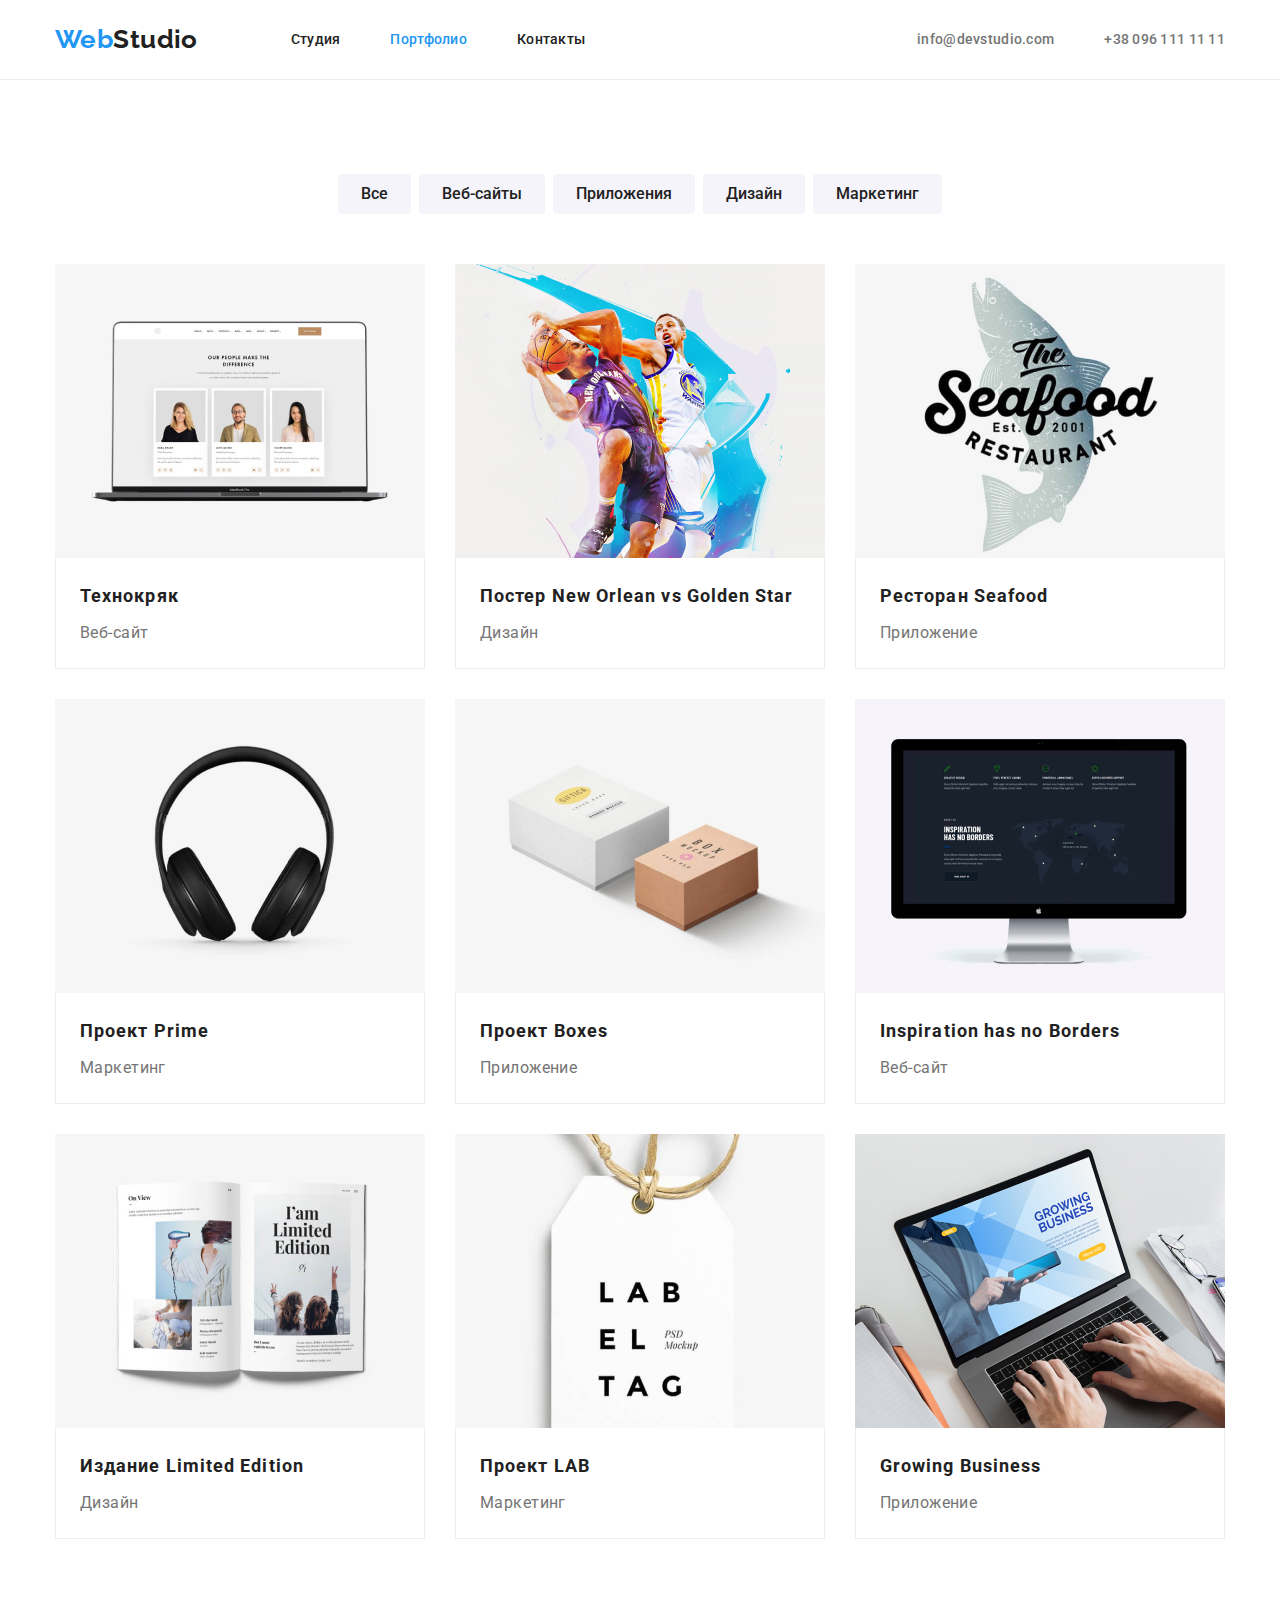
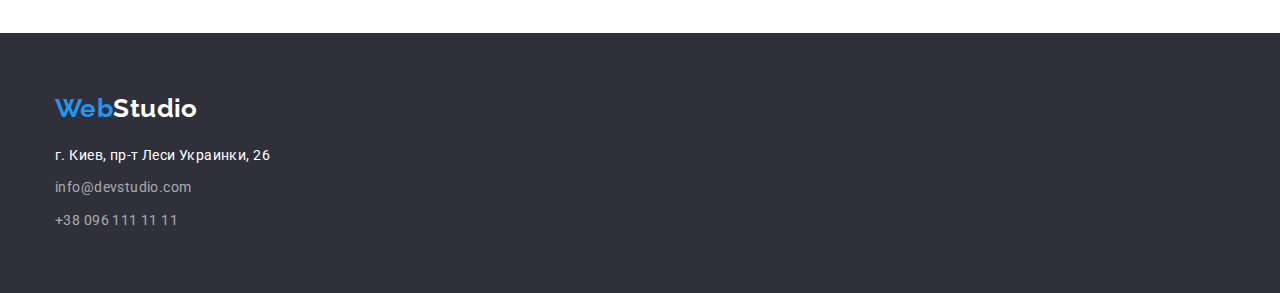
==== commit dfa7a918: "Small fixes" ====
--- a/portfolio.html
+++ b/portfolio.html
@@ -56,8 +56,8 @@
     <main>
       <!-- FILTERS -->
 
-      <div class="container">
-        <section class="projects">
+      <section class="projects">
+        <div class="container">
           <h1 class="visually-hidden">Наши работы</h1>
           <ul class="filter-list list">
             <li class="filter-item">
@@ -201,8 +201,8 @@
               </div>
             </li>
           </ul>
-        </section>
-      </div>
+        </div>
+      </section>
     </main>
 
     <footer class="footer">
--- a/css/styles.css
+++ b/css/styles.css
@@ -111,8 +111,8 @@
 
 /* #################### HEADER #################### */
 .header {
+  padding: 24px 0;
   background-color: var(--primary-white-bg);
-  padding: 25px 0;
   border-bottom: 1px solid var(--header-bottom-border);
 }
 
@@ -126,6 +126,7 @@
 
 .nav {
   display: flex;
+  align-items: center;
 }
 
 .nav-list {
@@ -138,6 +139,7 @@
 }
 
 .nav-link {
+  padding: 32px 0;
   font-weight: 500;
   line-height: 1.14;
   letter-spacing: 0.02em;
@@ -158,10 +160,12 @@
 }
 
 .header-contacts .item:not(:last-child) {
-  margin-right: 40px;
+  margin-right: 50px;
 }
 
 .header-contacts-link {
+  padding: 32px 0;
+
   font-weight: 500;
   line-height: 1.14;
   letter-spacing: 0.02em;
@@ -295,7 +299,7 @@
 }
 
 .team-list .description {
-  padding: 30px 0;
+  padding: 30px 15px;
 
   text-align: center;
 }
